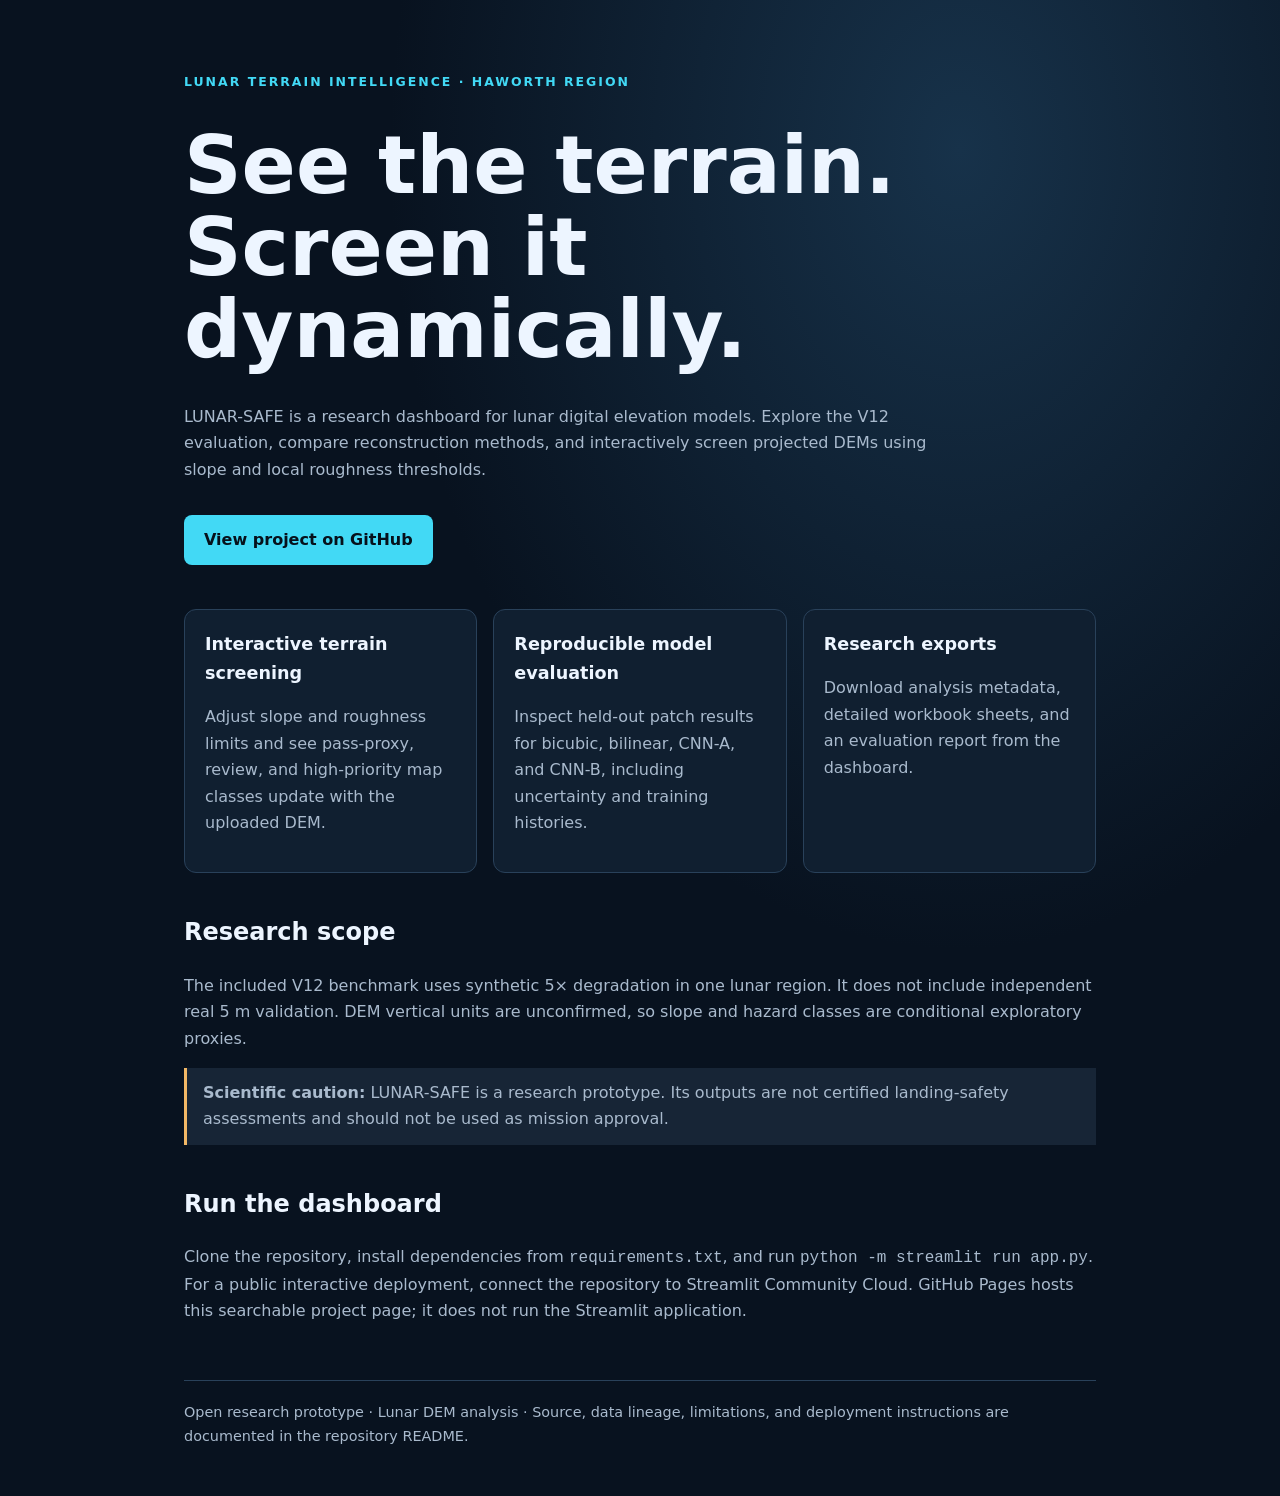
==== docs/index.html @ eb73d2a2 "Normalize repository paths for deployment" ====
<!doctype html>
<html lang="en">
<head>
  <meta charset="utf-8">
  <meta name="viewport" content="width=device-width, initial-scale=1">
  <title>LUNAR-SAFE | Lunar Terrain Analysis & Hazard Screening</title>
  <meta name="description" content="Explore the LUNAR-SAFE research dashboard for lunar terrain reconstruction, slope and roughness screening, CNN evaluation, and transparent scientific validation in the Haworth region.">
  <meta name="robots" content="index,follow,max-image-preview:large">
  <link rel="canonical" href="https://kiran300-cell.github.io/LUNAR-SAFE/">
  <meta property="og:url" content="https://kiran300-cell.github.io/LUNAR-SAFE/">
  <meta name="theme-color" content="#08121f">
  <meta property="og:type" content="website">
  <meta property="og:title" content="LUNAR-SAFE | Lunar Terrain Analysis">
  <meta property="og:description" content="A research dashboard for lunar DEM reconstruction, interactive terrain screening, and reproducible CNN evaluation.">
  <meta name="twitter:card" content="summary_large_image">
  <script type="application/ld+json">
  {"@context":"https://schema.org","@type":"SoftwareApplication","name":"LUNAR-SAFE","applicationCategory":"Science","operatingSystem":"Web","description":"Research dashboard for lunar terrain reconstruction, interactive slope and roughness screening, and validation of CNN-based DEM super-resolution."}
  </script>
  <style>
    :root{color-scheme:dark;--bg:#08121f;--panel:#101f30;--text:#edf5ff;--muted:#a9bacd;--cyan:#42d9f5;--gold:#f2b866}
    *{box-sizing:border-box}body{margin:0;background:radial-gradient(ellipse at 75% 10%,#17324a 0,transparent 42%),var(--bg);color:var(--text);font:16px/1.65 system-ui,Segoe UI,sans-serif}
    main{max-width:960px;margin:0 auto;padding:72px 24px 48px}header{max-width:760px} .eyebrow{color:var(--cyan);letter-spacing:.16em;text-transform:uppercase;font-size:.78rem;font-weight:700}h1{font-size:clamp(2.6rem,7vw,5rem);line-height:1.03;margin:.4em 0}h2{margin-top:2.5rem}p{color:var(--muted)}.cta{display:inline-block;background:var(--cyan);color:#06111b;padding:12px 20px;border-radius:8px;text-decoration:none;font-weight:750;margin:16px 0}.grid{display:grid;grid-template-columns:repeat(auto-fit,minmax(220px,1fr));gap:16px;margin:28px 0}.card{background:var(--panel);border:1px solid #29415a;border-radius:12px;padding:20px}.card h2{font-size:1.1rem;margin:0 0 8px}.note{border-left:3px solid var(--gold);padding:12px 16px;background:#172536}footer{margin-top:56px;border-top:1px solid #29415a;padding-top:20px;color:var(--muted);font-size:.9rem}a{color:var(--cyan)}
  </style>
</head>
<body><main>
  <header>
    <div class="eyebrow">Lunar terrain intelligence · Haworth region</div>
    <h1>See the terrain.<br>Screen it dynamically.</h1>
    <p>LUNAR-SAFE is a research dashboard for lunar digital elevation models. Explore the V12 evaluation, compare reconstruction methods, and interactively screen projected DEMs using slope and local roughness thresholds.</p>
    <a class="cta" href="https://github.com/Kiran300-cell/LUNAR-SAFE">View project on GitHub</a>
  </header>
  <section class="grid" aria-label="Dashboard capabilities">
    <article class="card"><h2>Interactive terrain screening</h2><p>Adjust slope and roughness limits and see pass-proxy, review, and high-priority map classes update with the uploaded DEM.</p></article>
    <article class="card"><h2>Reproducible model evaluation</h2><p>Inspect held-out patch results for bicubic, bilinear, CNN-A, and CNN-B, including uncertainty and training histories.</p></article>
    <article class="card"><h2>Research exports</h2><p>Download analysis metadata, detailed workbook sheets, and an evaluation report from the dashboard.</p></article>
  </section>
  <h2>Research scope</h2>
  <p>The included V12 benchmark uses synthetic 5× degradation in one lunar region. It does not include independent real 5 m validation. DEM vertical units are unconfirmed, so slope and hazard classes are conditional exploratory proxies.</p>
  <p class="note"><strong>Scientific caution:</strong> LUNAR-SAFE is a research prototype. Its outputs are not certified landing-safety assessments and should not be used as mission approval.</p>
  <h2>Run the dashboard</h2>
  <p>Clone the repository, install dependencies from <code>requirements.txt</code>, and run <code>python -m streamlit run app.py</code>. For a public interactive deployment, connect the repository to Streamlit Community Cloud. GitHub Pages hosts this searchable project page; it does not run the Streamlit application.</p>
  <footer>Open research prototype · Lunar DEM analysis · Source, data lineage, limitations, and deployment instructions are documented in the repository README.</footer>
</main></body></html>
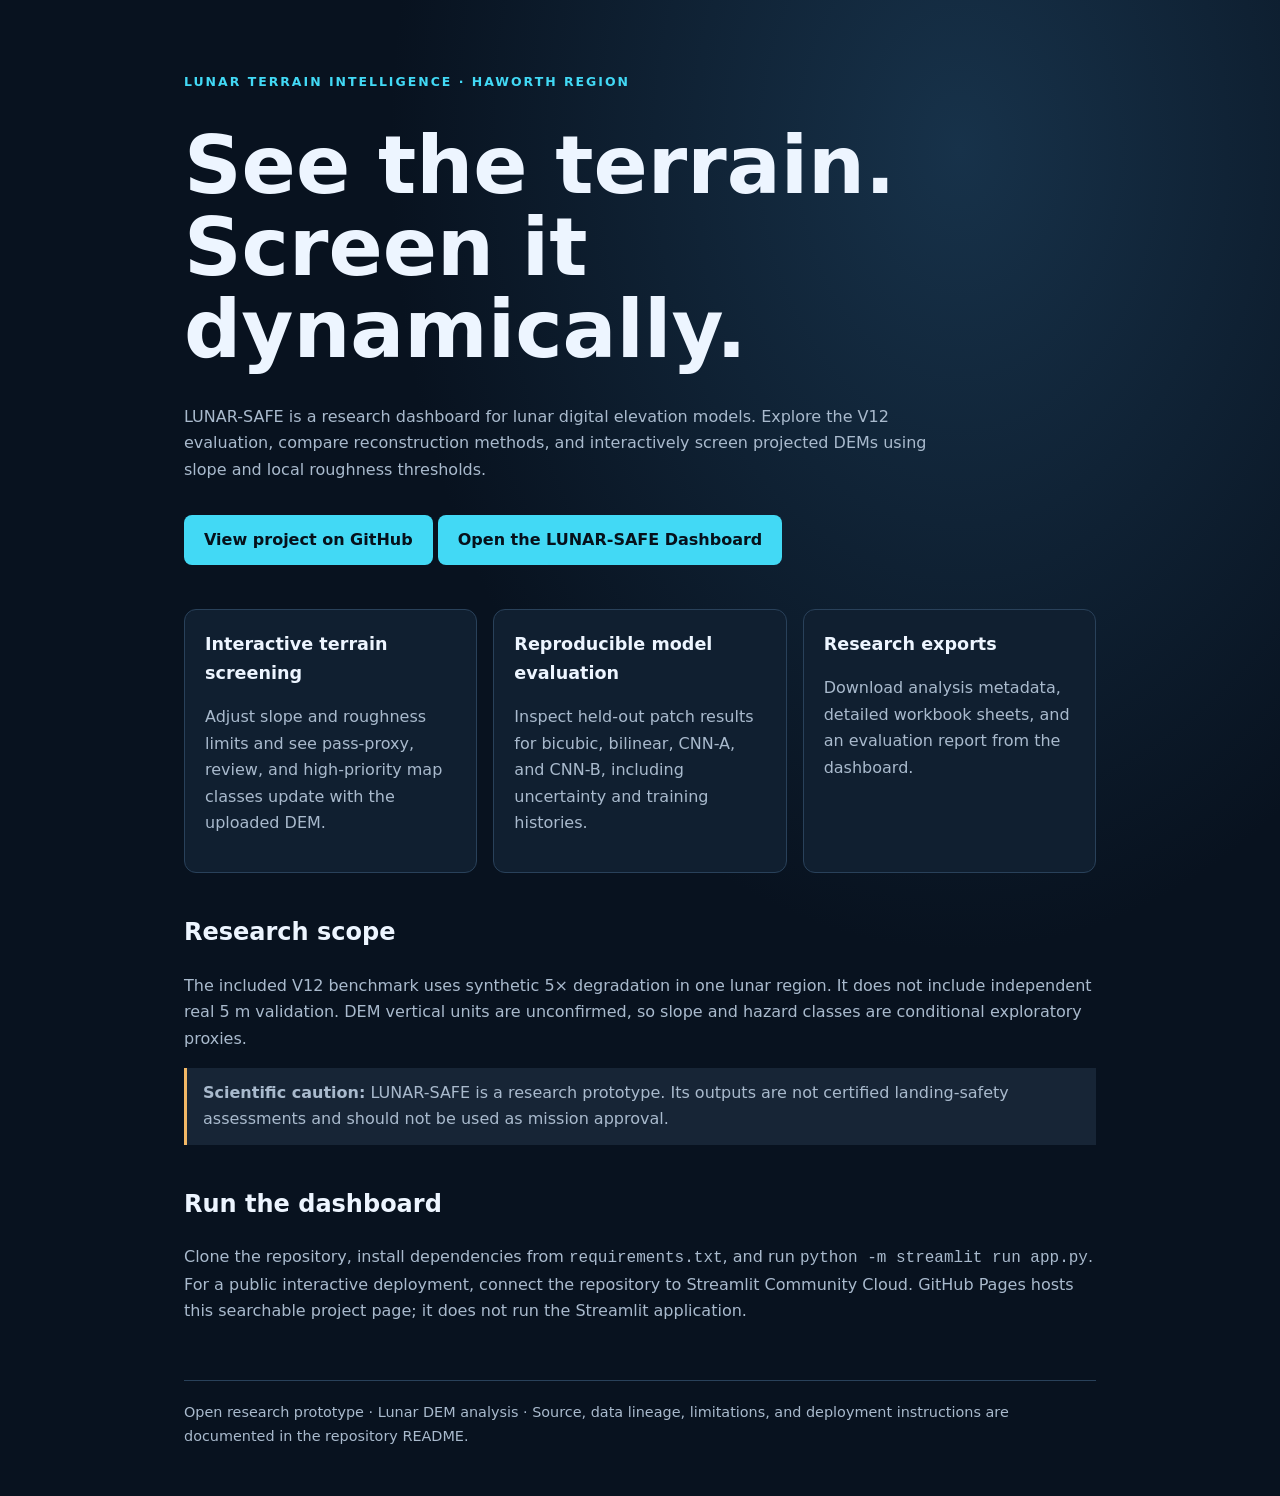
==== commit 40afa5a0: "Fix HTML formatting and add dashboard link" ====
--- a/docs/index.html
+++ b/docs/index.html
@@ -1,43 +1,46 @@
-<!doctype html>
-<html lang="en">
-<head>
-  <meta charset="utf-8">
-  <meta name="viewport" content="width=device-width, initial-scale=1">
-  <title>LUNAR-SAFE | Lunar Terrain Analysis & Hazard Screening</title>
-  <meta name="description" content="Explore the LUNAR-SAFE research dashboard for lunar terrain reconstruction, slope and roughness screening, CNN evaluation, and transparent scientific validation in the Haworth region.">
+<!doctype html>
+<html lang="en">
+<head>
+  <meta charset="utf-8">
+  <meta name="viewport" content="width=device-width, initial-scale=1">
+  <title>LUNAR-SAFE | Lunar Terrain Analysis & Hazard Screening</title>
+  <meta name="description" content="Explore the LUNAR-SAFE research dashboard for lunar terrain reconstruction, slope and roughness screening, CNN evaluation, and transparent scientific validation in the Haworth region.">
   <meta name="robots" content="index,follow,max-image-preview:large">
   <link rel="canonical" href="https://kiran300-cell.github.io/LUNAR-SAFE/">
-  <meta property="og:url" content="https://kiran300-cell.github.io/LUNAR-SAFE/">
-  <meta name="theme-color" content="#08121f">
-  <meta property="og:type" content="website">
-  <meta property="og:title" content="LUNAR-SAFE | Lunar Terrain Analysis">
-  <meta property="og:description" content="A research dashboard for lunar DEM reconstruction, interactive terrain screening, and reproducible CNN evaluation.">
-  <meta name="twitter:card" content="summary_large_image">
-  <script type="application/ld+json">
-  {"@context":"https://schema.org","@type":"SoftwareApplication","name":"LUNAR-SAFE","applicationCategory":"Science","operatingSystem":"Web","description":"Research dashboard for lunar terrain reconstruction, interactive slope and roughness screening, and validation of CNN-based DEM super-resolution."}
-  </script>
-  <style>
-    :root{color-scheme:dark;--bg:#08121f;--panel:#101f30;--text:#edf5ff;--muted:#a9bacd;--cyan:#42d9f5;--gold:#f2b866}
-    *{box-sizing:border-box}body{margin:0;background:radial-gradient(ellipse at 75% 10%,#17324a 0,transparent 42%),var(--bg);color:var(--text);font:16px/1.65 system-ui,Segoe UI,sans-serif}
-    main{max-width:960px;margin:0 auto;padding:72px 24px 48px}header{max-width:760px} .eyebrow{color:var(--cyan);letter-spacing:.16em;text-transform:uppercase;font-size:.78rem;font-weight:700}h1{font-size:clamp(2.6rem,7vw,5rem);line-height:1.03;margin:.4em 0}h2{margin-top:2.5rem}p{color:var(--muted)}.cta{display:inline-block;background:var(--cyan);color:#06111b;padding:12px 20px;border-radius:8px;text-decoration:none;font-weight:750;margin:16px 0}.grid{display:grid;grid-template-columns:repeat(auto-fit,minmax(220px,1fr));gap:16px;margin:28px 0}.card{background:var(--panel);border:1px solid #29415a;border-radius:12px;padding:20px}.card h2{font-size:1.1rem;margin:0 0 8px}.note{border-left:3px solid var(--gold);padding:12px 16px;background:#172536}footer{margin-top:56px;border-top:1px solid #29415a;padding-top:20px;color:var(--muted);font-size:.9rem}a{color:var(--cyan)}
-  </style>
-</head>
-<body><main>
-  <header>
-    <div class="eyebrow">Lunar terrain intelligence · Haworth region</div>
-    <h1>See the terrain.<br>Screen it dynamically.</h1>
-    <p>LUNAR-SAFE is a research dashboard for lunar digital elevation models. Explore the V12 evaluation, compare reconstruction methods, and interactively screen projected DEMs using slope and local roughness thresholds.</p>
-    <a class="cta" href="https://github.com/Kiran300-cell/LUNAR-SAFE">View project on GitHub</a>
-  </header>
-  <section class="grid" aria-label="Dashboard capabilities">
-    <article class="card"><h2>Interactive terrain screening</h2><p>Adjust slope and roughness limits and see pass-proxy, review, and high-priority map classes update with the uploaded DEM.</p></article>
-    <article class="card"><h2>Reproducible model evaluation</h2><p>Inspect held-out patch results for bicubic, bilinear, CNN-A, and CNN-B, including uncertainty and training histories.</p></article>
-    <article class="card"><h2>Research exports</h2><p>Download analysis metadata, detailed workbook sheets, and an evaluation report from the dashboard.</p></article>
-  </section>
-  <h2>Research scope</h2>
-  <p>The included V12 benchmark uses synthetic 5× degradation in one lunar region. It does not include independent real 5 m validation. DEM vertical units are unconfirmed, so slope and hazard classes are conditional exploratory proxies.</p>
-  <p class="note"><strong>Scientific caution:</strong> LUNAR-SAFE is a research prototype. Its outputs are not certified landing-safety assessments and should not be used as mission approval.</p>
-  <h2>Run the dashboard</h2>
-  <p>Clone the repository, install dependencies from <code>requirements.txt</code>, and run <code>python -m streamlit run app.py</code>. For a public interactive deployment, connect the repository to Streamlit Community Cloud. GitHub Pages hosts this searchable project page; it does not run the Streamlit application.</p>
-  <footer>Open research prototype · Lunar DEM analysis · Source, data lineage, limitations, and deployment instructions are documented in the repository README.</footer>
+  <meta property="og:url" content="https://kiran300-cell.github.io/LUNAR-SAFE/">
+  <meta name="theme-color" content="#08121f">
+  <meta property="og:type" content="website">
+  <meta property="og:title" content="LUNAR-SAFE | Lunar Terrain Analysis">
+  <meta property="og:description" content="A research dashboard for lunar DEM reconstruction, interactive terrain screening, and reproducible CNN evaluation.">
+  <meta name="twitter:card" content="summary_large_image">
+  <script type="application/ld+json">
+  {"@context":"https://schema.org","@type":"SoftwareApplication","name":"LUNAR-SAFE","applicationCategory":"Science","operatingSystem":"Web","description":"Research dashboard for lunar terrain reconstruction, interactive slope and roughness screening, and validation of CNN-based DEM super-resolution."}
+  </script>
+  <style>
+    :root{color-scheme:dark;--bg:#08121f;--panel:#101f30;--text:#edf5ff;--muted:#a9bacd;--cyan:#42d9f5;--gold:#f2b866}
+    *{box-sizing:border-box}body{margin:0;background:radial-gradient(ellipse at 75% 10%,#17324a 0,transparent 42%),var(--bg);color:var(--text);font:16px/1.65 system-ui,Segoe UI,sans-serif}
+    main{max-width:960px;margin:0 auto;padding:72px 24px 48px}header{max-width:760px} .eyebrow{color:var(--cyan);letter-spacing:.16em;text-transform:uppercase;font-size:.78rem;font-weight:700}h1{font-size:clamp(2.6rem,7vw,5rem);line-height:1.03;margin:.4em 0}h2{margin-top:2.5rem}p{color:var(--muted)}.cta{display:inline-block;background:var(--cyan);color:#06111b;padding:12px 20px;border-radius:8px;text-decoration:none;font-weight:750;margin:16px 0}.grid{display:grid;grid-template-columns:repeat(auto-fit,minmax(220px,1fr));gap:16px;margin:28px 0}.card{background:var(--panel);border:1px solid #29415a;border-radius:12px;padding:20px}.card h2{font-size:1.1rem;margin:0 0 8px}.note{border-left:3px solid var(--gold);padding:12px 16px;background:#172536}footer{margin-top:56px;border-top:1px solid #29415a;padding-top:20px;color:var(--muted);font-size:.9rem}a{color:var(--cyan)}
+  </style>
+</head>
+<body><main>
+  <header>
+    <div class="eyebrow">Lunar terrain intelligence · Haworth region</div>
+    <h1>See the terrain.<br>Screen it dynamically.</h1>
+    <p>LUNAR-SAFE is a research dashboard for lunar digital elevation models. Explore the V12 evaluation, compare reconstruction methods, and interactively screen projected DEMs using slope and local roughness thresholds.</p>
+   <a class="cta" href="https://github.com/Kiran300-cell/LUNAR-SAFE">View project on GitHub</a>
+<a class="cta" href="https://lunar-safe-huaiukfvrtxukn2uzapl7v..streamlit.app/" target="_blank" rel="noopener">
+  Open the LUNAR-SAFE Dashboard
+</a>
+  </header>
+  <section class="grid" aria-label="Dashboard capabilities">
+    <article class="card"><h2>Interactive terrain screening</h2><p>Adjust slope and roughness limits and see pass-proxy, review, and high-priority map classes update with the uploaded DEM.</p></article>
+    <article class="card"><h2>Reproducible model evaluation</h2><p>Inspect held-out patch results for bicubic, bilinear, CNN-A, and CNN-B, including uncertainty and training histories.</p></article>
+    <article class="card"><h2>Research exports</h2><p>Download analysis metadata, detailed workbook sheets, and an evaluation report from the dashboard.</p></article>
+  </section>
+  <h2>Research scope</h2>
+  <p>The included V12 benchmark uses synthetic 5× degradation in one lunar region. It does not include independent real 5 m validation. DEM vertical units are unconfirmed, so slope and hazard classes are conditional exploratory proxies.</p>
+  <p class="note"><strong>Scientific caution:</strong> LUNAR-SAFE is a research prototype. Its outputs are not certified landing-safety assessments and should not be used as mission approval.</p>
+  <h2>Run the dashboard</h2>
+  <p>Clone the repository, install dependencies from <code>requirements.txt</code>, and run <code>python -m streamlit run app.py</code>. For a public interactive deployment, connect the repository to Streamlit Community Cloud. GitHub Pages hosts this searchable project page; it does not run the Streamlit application.</p>
+  <footer>Open research prototype · Lunar DEM analysis · Source, data lineage, limitations, and deployment instructions are documented in the repository README.</footer>
 </main></body></html>
